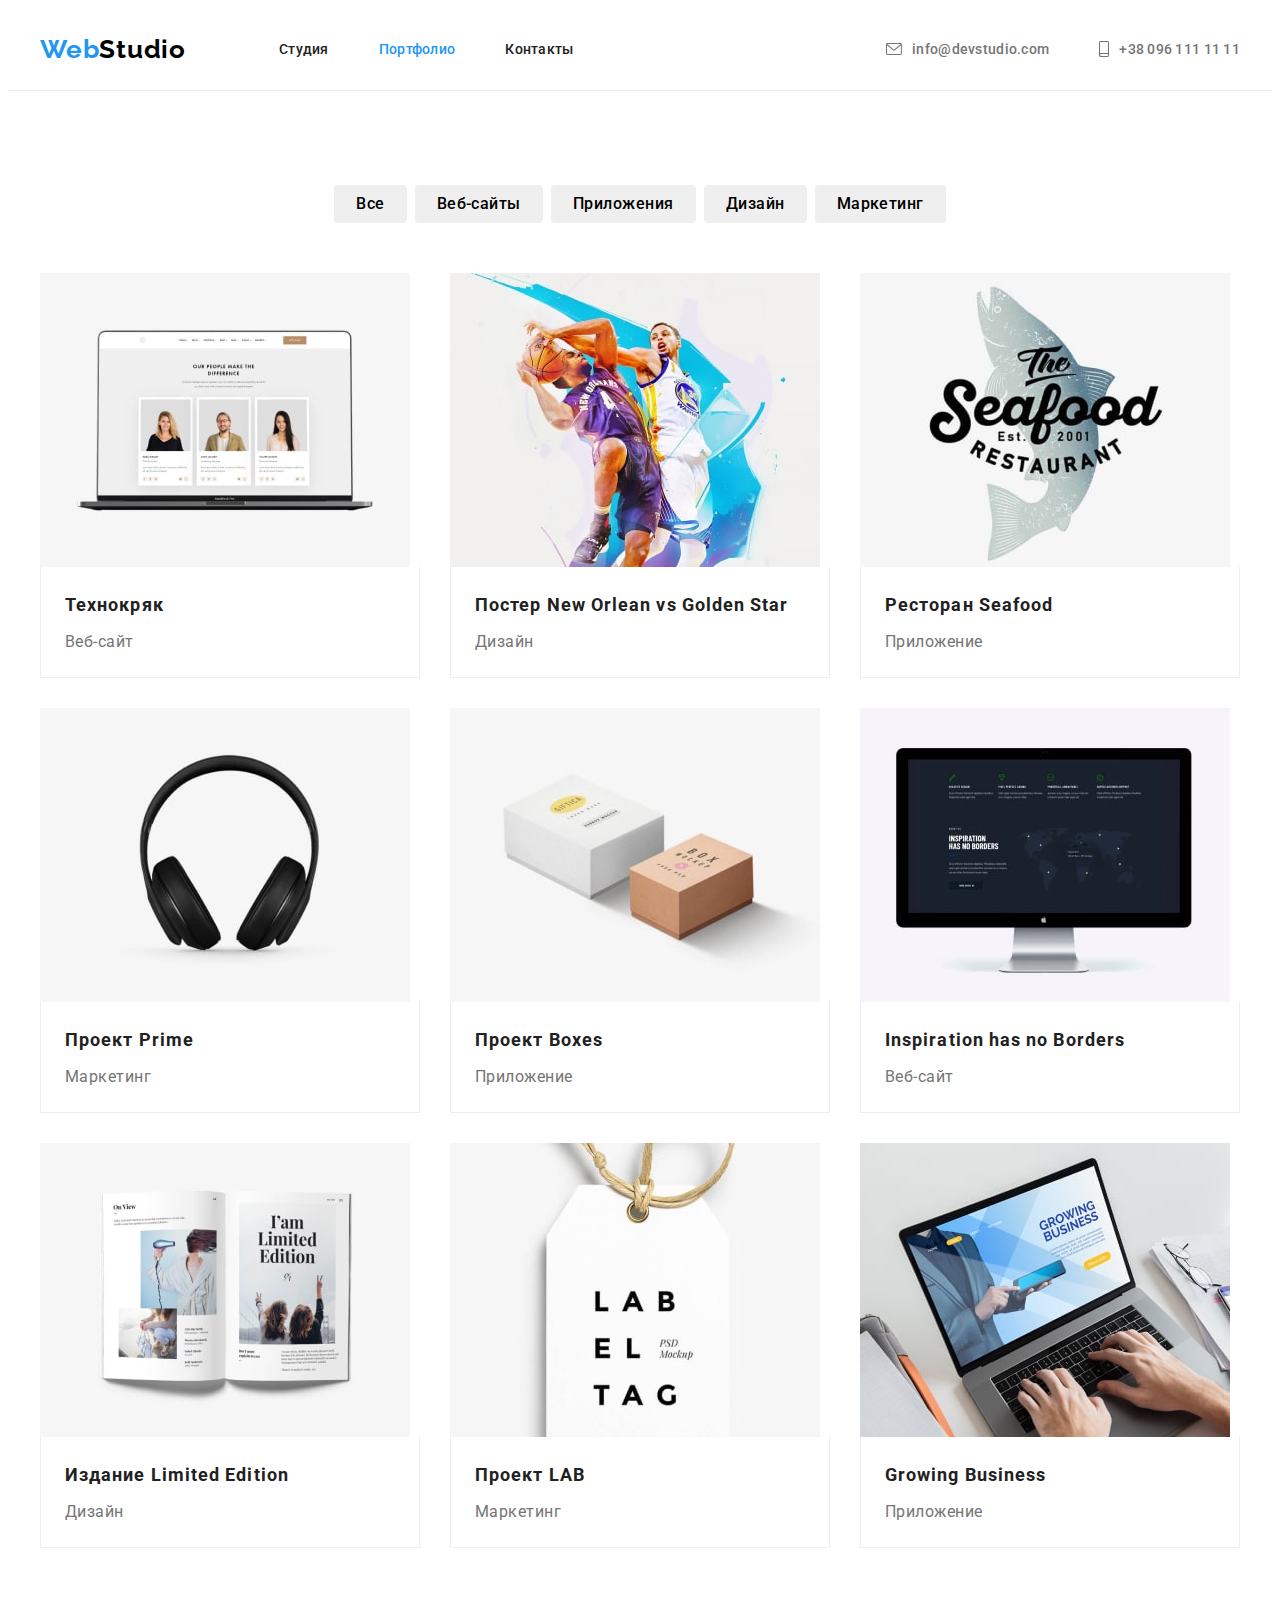
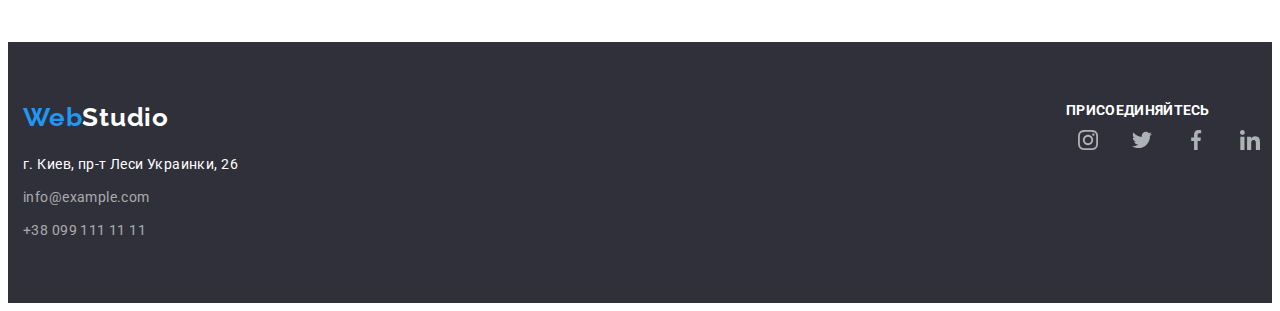
==== portfolio.html @ 5c581d0a "перенос дз4" ====
<!DOCTYPE html>
<html lang="ru">

<head>
    <meta charset="UTF-8">
    <meta http-equiv="X-UA-Compatible" content="IE=edge">
    <meta name="viewport" content="width=device-width, initial-scale=1.0">
    <title>Document</title>
    <link rel="preconnect" href="https://fonts.googleapis.com">
    <link rel="preconnect" href="https://fonts.gstatic.com" crossorigin>
    <link
        href="https://fonts.googleapis.com/css2?family=Raleway:wght@700&family=Roboto:wght@400;500;700;900&display=swap"
        rel="stylesheet">
    <link rel="stylesheet" href="https://cdnjs.cloudflare.com/ajax/libs/modern-normalize/1.1.0/modern-normalize.min.css"
        integrity="sha512-wpPYUAdjBVSE4KJnH1VR1HeZfpl1ub8YT/NKx4PuQ5NmX2tKuGu6U/JRp5y+Y8XG2tV+wKQpNHVUX03MfMFn9Q=="
        crossorigin="anonymous" referrerpolicy="no-referrer" />
    <link rel="stylesheet" href="./css/style.css">
</head>

<body>
    <header class="header">
        <div class="container header-container">
            <nav class="header-nav">
                <a href="./index.html" class="header-logo link"><span class="logo-web">Web</span>Studio</a>
                <ul class="nav-list list">
                    <li class="nav-item"><a class="nav-link link" href="">Студия</a></li>
                    <li class="nav-item"><a class="nav-link link current" href="./portfolio.html">Портфолио</a></li>
                    <li class="nav-item"><a class="nav-link link" href="">Контакты</a></li>
                </ul>
            </nav>
            <ul class="header-contact list">
                <li class="header-contact-item"><a class="header-contact-link link"
                        href="mailto:info@devstudio.com"><svg class="contact-icon" width="16" height="12">
                            <use href="./img-jpeg/icon/sprite.svg#icon-envelope"></use>
                        </svg>info@devstudio.com</a>
                </li>
                <li class="header-contact-item"><a class="header-contact-link link" href="tel:+380961111111">
                        <svg class="contact-icon" width="10" height="16">
                            <use href="./img-jpeg/icon/sprite.svg#icon-smartphone"></use>
                        </svg>+38 096 111 11 11</a></li>
            </ul>
        </div>
    </header>
    <section class="section">
        <div class="container">
            <h1 class="visually-hidden">Заголовок</h1>
            <ul class="filter-list">
                <li class="filter-item">
                    <button class="filter-btn" type="button">Все</button>
                </li>
                <li class="filter-item">
                    <button class="filter-btn" type="button">Веб-сайты</button>
                </li>
                <li class="filter-item">
                    <button class="filter-btn" type="button">Приложения</button>
                </li>
                <li class="filter-item">
                    <button class="filter-btn" type="button">Дизайн</button>
                </li>
                <li class="filter-item">
                    <button class="filter-btn" type="button">Маркетинг</button>
                </li>
            </ul>
            <ul class="filter-about list">
                <li class="filter-about-item">
                    <a class="about-link link" href=""><img class="filter-img" src="./img-jpeg/portfolio/img.jpg"
                            alt="Вэб-сайт">
                        <div class="filter-container">
                            <h2 class="filter-about-title">
                                Технокряк
                            </h2>
                            <p class="filter-about-text">
                                Веб-сайт
                            </p>
                        </div>
                    </a>
                </li>
                <li class="filter-about-item">
                    <a class="about-link link" href=""><img class="filter-img" src="./img-jpeg/portfolio/img1.jpg"
                            alt="Баскет">
                        <div class="filter-container">
                            <h2 class="filter-about-title">
                                Постер New Orlean vs Golden Star
                            </h2>
                            <p class="filter-about-text">
                                Дизайн
                            </p>
                        </div>
                    </a>

                </li>
                <li class="filter-about-item">
                    <a class="about-link link" href=""><img class="filter-img" src="./img-jpeg/portfolio/img2.jpg"
                            alt="Ресторан">
                        <div class="filter-container">
                            <h2 class="filter-about-title">
                                Ресторан Seafood
                            </h2>
                            <p class="filter-about-text">
                                Приложение
                            </p>
                        </div>
                    </a>

                </li>
                <li class="filter-about-item">
                    <a class="about-link link" href=""><img class="filter-img" src="./img-jpeg/portfolio/img3.jpg"
                            alt="Наушники">
                        <div class="filter-container">
                            <h2 class="filter-about-title">
                                Проект Prime
                            </h2>
                            <p class="filter-about-text">
                                Маркетинг
                            </p>
                        </div>
                    </a>

                </li>
                <li class="filter-about-item">
                    <a class="about-link link" href=""><img class="filter-img" src="./img-jpeg/portfolio/img4.jpg"
                            alt="Коробки">
                        <div class="filter-container">
                            <h2 class="filter-about-title">
                                Проект Boxes
                            </h2>
                            <p class="filter-about-text">
                                Приложение
                            </p>
                        </div>
                    </a>

                </li>
                <li class="filter-about-item">
                    <a class="about-link link" href=""><img class="filter-img" src="./img-jpeg/portfolio/img5.jpg"
                            alt="Компьютер">
                        <div class="filter-container">
                            <h2 class="filter-about-title">
                                Inspiration has no Borders
                            </h2>
                            <p class="filter-about-text">
                                Веб-сайт
                            </p>
                        </div>
                    </a>

                </li>
                <li class="filter-about-item">
                    <a class="about-link link" href=""><img class="filter-img" src="./img-jpeg/portfolio/img6.jpg"
                            alt="Книга">
                        <div class="filter-container">
                            <h2 class="filter-about-title">
                                Издание Limited Edition
                            </h2>
                            <p class="filter-about-text">
                                Дизайн
                            </p>
                        </div>
                    </a>

                </li>
                <li class="filter-about-item">
                    <a class="about-link link" href=""><img class="filter-img" src="./img-jpeg/portfolio/img7.jpg"
                            alt="Лейбл">
                        <div class="filter-container">
                            <h2 class="filter-about-title">
                                Проект LAB
                            </h2>
                            <p class="filter-about-text">
                                Маркетинг
                            </p>
                        </div>
                    </a>

                </li>
                <li class="filter-about-item">
                    <a class="about-link link" href=""><img class="filter-img" src="./img-jpeg/portfolio/img8.jpg"
                            alt="Ноутбук">
                        <div class="filter-container">
                            <h2 class="filter-about-title">
                                Growing Business
                            </h2>
                            <p class="filter-about-text">
                                Приложение
                            </p>
                        </div>
                    </a>

                </li>
            </ul>
        </div>
    </section>
</body>
<footer class="footer">
    <div class="container-footer container">
        <a href="./index.html" class="footer-logo link"><span class="logo-web">Web</span>Studio</a>
        <address>
            <ul class="footer-list list">
                <li class="footer-item">
                    <a class="footer-item-addres link" href="google.maps">г. Киев, пр-т Леси Украинки, 26</a>
                </li>
                <li class="footer-item">
                    <a class="footer-item-link link" href="mailto:info@example.com">info@example.com</a>
                </li>
                <li class="footer-item">
                    <a class="footer-item-link link" href="tel:+380991111111">+38 099 111 11 11</a>
                </li>
            </ul>
        </address>
    </div>
    <div>
        <p class="footer-text">присоединяйтесь</p>
        <ul class="team-social social-list">
            <li class="social-item list">
                <a href="" class="social-link link">
                    <svg class="social-icon">
                        <use href="./img-jpeg/icon/sprite.svg#icon-instagram "></use>
                    </svg>
                </a>
            </li>
            <li class="social-item list">
                <a href="" class="social-link link">
                    <svg class="social-icon">
                        <use href="./img-jpeg/icon/sprite.svg#icon-twitter "></use>
                    </svg>
                </a>
            </li>
            <li class="social-item list">
                <a href="" class="social-link link">
                    <svg class="social-icon">
                        <use href="./img-jpeg/icon/sprite.svg#icon-facebook "></use>
                    </svg>
                </a>
            </li>
            <li class="social-item list">
                <a href="" class="social-link link">
                    <svg class="social-icon">
                        <use href="./img-jpeg/icon/sprite.svg#icon-linkedin "></use>
                    </svg>
                </a>
            </li>
        </ul>
    </div>
</footer>
</body>

</html>
---- css/style.css ----
:root {
  --primary-title-color: #ffffff;
  --secondary-title-color: #212121;
  --third-title-color: #212121;
  --primary-text-color: #212121;
  --secondary-text-color: #757575;
  --header-nav-item-color: #212121;
  --header-contact-link-color: #757575;
  --accent-color: #2196f3;
}
/* calc(85 / 74) встроенный калькулятор */
p,
h1,
h2,
h3,
h4,
h5,
h6 {
  margin: 0;
}
ul {
  list-style: none;
  margin: 0;
  padding-left: 0;
}
img {
  display: block;
  max-width: 100%;
  height: auto;
}
.link {
  text-decoration: none;
}
body {
  font-family: "Roboto", sans-serif;
  letter-spacing: 0.02em;
}
.visually-hidden {
  position: absolute;
  width: 1px;
  height: 1px;
  margin: -1px;
  padding: 0;
  overflow: hidden;
  border: 0;
  clip: rect(0 0 0 0);
}
.container {
  width: 1200px;
  margin: 0 auto;
  padding-left: 15px;
  padding-right: 15px;
}
/* -------header------ */
.header {
  border-bottom: 1px solid #ececec;
}
.header-container {
  display: flex;
}
.header-nav {
  display: flex;
  align-items: center;
}
.nav-list {
  display: flex;
  align-items: center;
}
.nav-link {
  display: block;
  padding: 32px 0;
}
.header-contact {
  display: flex;
  margin-left: auto;
  align-items: center;
}
.contact-icon {
  fill: currentColor;
  margin-right: 10px;
}
.header-contact-item {
  display: inline-block;
}
.header-contact-item:not(:last-child) {
  margin-right: 50px;
}
.header .header-logo {
  margin-right: 93px;
}
.nav-item:not(:last-child) {
  margin-right: 50px;
}
.header-logo,
.footer-logo {
  font-family: Raleway;
  font-weight: 700;
  font-size: 26px;
  line-height: calc(31 / 26);
  letter-spacing: 0.03em;
}
.header-logo {
  color: #000000;
}
.footer-logo {
  color: #ffffff;
}
.logo-web {
  color: #2196f3;
}
.nav-item {
  font-weight: 500;
  font-size: 14px;
  line-height: 1.3;
  letter-spacing: 0.02em;
  color: var(--header-nav-item-color);
}
.nav-link {
  color: var(--header-nav-item-color);
}
.nav-link:hover {
  cursor: pointer;
  color: var(--accent-color);
}
.current {
  color: #2196f3;
}
.header-contact-link {
  display: flex;
  padding-top: 32px;
  padding-bottom: 32px;
  font-weight: 500;
  font-size: 14px;
  line-height: 1.3;
  letter-spacing: 0.02em;
  color: var(--header-contact-link-color);
  align-items: center;
}
.header-contact-link:hover,
.header-contact-link:focus {
  color: var(--accent-color);
}
/*--------- hero------ */
.btn {
  width: 200px;
  height: 50px;
  cursor: pointer;
  font-weight: 700;
  font-size: 16px;
  line-height: 1.88;
  color: #ffffff;
  background-color: #2196f3;
  border: transparent;
  border-radius: 4px;
  -webkit-border-radius: 4px;
  -moz-border-radius: 4px;
  -ms-border-radius: 4px;
  -o-border-radius: 4px;
}
.hero {
  flex-grow: 1;
  background-image: linear-gradient(
      rgba(47, 48, 58, 0.4),
      rgba(47, 48, 58, 0.4)
    ),
    url(../img-jpeg/background/family.jpg);
  background-repeat: no-repeat;
  background-position: center;
  background-size: cover;
}
.hero-title {
  max-width: 696px;
  margin: 0 auto;
}
.hero-container {
  display: flex;
  flex-direction: column;
  align-items: center;
}
.section {
  padding-top: 94px;
  padding-bottom: 94px;
}
.hero-list {
  display: flex;
}
.hero-item:not(:last-child) {
  margin-right: 30px;
}
.hero-title {
  font-weight: 900;
  font-size: 44px;
  line-height: 1.36;
  text-align: center;
  letter-spacing: 0.06em;
  text-transform: uppercase;
  color: var(--primary-title-color);
  margin-bottom: 30px;
}
.hero {
  background-color: #2f303a;
  padding-top: 200px;
  padding-bottom: 200px;
}
.hero-item-title {
  font-weight: 700;
  font-size: 14px;
  line-height: calc(16 / 14);
  letter-spacing: 0.03em;
  color: var(--third-title-color);
  margin-bottom: 10px;
}
.hero-item-text {
  font-weight: 400;
  font-size: 14px;
  line-height: 1.71;
  letter-spacing: 0.03em;
  color: var(--secondary-text-color);
}
.hero-div-svg {
  width: 270px;
  height: 120px;
  left: 215px;
  top: 774px;
  background: #f5f4fa;
  border-radius: 4px;
  display: flex;
  justify-content: center;
  align-items: center;
  margin-bottom: 30px;
}
/*--------- skills------ */
.skills {
  padding-top: 0;
}
.skills-list {
  display: flex;
}
.skills-title {
  margin-bottom: 50px;
}
.skills-item {
  flex-basis: calc((100% - 60px) / 3);
}
.skills-item:not(:last-child) {
  margin-right: 30px;
}
.skills-title,
.team-title {
  font-weight: 700;
  font-size: 36px;
  line-height: calc(42 / 36);
  text-align: center;
  letter-spacing: 0.03em;
  color: var(--secondary-title-color);
}
/*--------- team------ */
.team {
  background-color: #f5f4fa;
}
.team-title {
  margin-bottom: 50px;
}
.team-list {
  display: flex;
}
.team-item{
  box-shadow: 0px 1px 3px rgba(0, 0, 0, 0.12), 0px 1px 1px rgba(0, 0, 0, 0.14), 0px 2px 1px rgba(0, 0, 0, 0.2);
border-radius: 0px 0px 4px 4px;
}
.team-item:not(:last-child) {
  margin-right: 30px;
}
.team-div {
  padding-top: 30px;
  padding-bottom: 30px;
  background-color: #ffffff;
border-radius: 0px 0px 4px 4px;
}
.team-item-title {
  font-weight: 500;
  font-size: 16px;
  line-height: calc(19 / 16);
  text-align: center;
  letter-spacing: 0.03em;
  color: var(--third-title-color);
  margin-bottom: 10px;
}
.team-item-text {
  font-weight: 400;
  font-size: 16px;
  line-height: calc(19 / 16);
  text-align: center;
  letter-spacing: 0.03em;
  color: var(--secondary-text-color);
  margin-bottom: 16px;
}
.social-item {
  width: 44px;
  height: 44px;
}
.social-link {
  width: 100%;
  height: 100%;
  display: block;
  border-radius: 50%;
  display: flex;
  align-items: center;
  justify-content: center;
}
.social-link:hover,
.social-link:focus {
  background-color: #2196f3;
}
.social-link:hover .social-icon,
.social-link:focus .social-icon {
  fill: #ffffff;
}
.social-item:not(:last-child) {
  margin-right: 10px;
}
.social-list {
  display: flex;
  justify-content: center;
}
.social-icon {
  width: 20px;
  height: 20px;
  fill: #afb1b8;
}
/* -------- clients------ */
.clients-title {
  padding-bottom: 50px;
  font-weight: 700;
  font-size: 36px;
  line-height: calc(42 / 36);
  justify-content: center;
  text-align: center;
  letter-spacing: 0.03em;
}
.clients-list {
  display: flex;
  justify-content: center;
  align-items: center;
}
.clients-link {
  display: flex;
  justify-content: center;
  align-items: center;
  width: 170px;
  height: 92px;
  border: 1px solid #afb1b8;
  box-sizing: border-box;
  border-radius: 4px;
}
.clients-item {
  display: flex;
  justify-content: center;
  align-items: center;
}
.clients-item:not(:last-child) {
  margin-right: 30px;
}
.clients-svg {
  fill: #afb1b8;
  align-content: center;
  justify-content: center;
}
.clients-link:hover .clients-svg,
.clients-link:focus .clients-svg{
  fill: #2196f3;
}
.clients-link:hover ,
.clients-link:focus {
  border-color: #2196f3;
}
/* -------- footer------ */
.footer {
  display: flex;
  background-color: #2f303a;
  padding-top: 60px;
  padding-bottom: 60px;
}
.footer-logo {
  display: inline-block;
  margin-bottom: 20px;
}
.footer-item:not(:last-child) {
  margin-bottom: 9px;
}
.footer-item-addres,
.footer-item-link {
  font-style: normal;
  font-weight: 400;
  font-size: 14px;
  line-height: 1.71;
  letter-spacing: 0.03em;
  color: #ffffff;
}
.footer-item-link {
  color: rgba(255, 255, 255, 0.6);
}
.footer-text {
  font-weight: bold;
font-size: 14px;
line-height: calc(16 / 14)
letter-spacing: 0.03em;
text-transform: uppercase;
color: #ffffff;
}
.footer-list{
  margin-right: 70px;
}
/*--------- portfolio------ */
/*--------- filter------ */
.filter-container {
  padding: 20px 24px;
  border-right: 1px solid #eeeeee;
  border-bottom: 1px solid #eeeeee;
  border-left: 1px solid #eeeeee;
}
.filter-list {
  display: flex;
  justify-content: center;
  margin-bottom: 50px;
}
.filter-item:not(:last-child) {
  margin-right: 8px;
}
.filter-about {
  display: flex;
  flex-wrap: wrap;
  margin: -15px;
}
.filter-about-item {
  flex-basis: calc((100% - 90px) / 3);
  margin: 15px;
}
.filter-about-title {
  margin-bottom: 4px;
}
.filter-btn {
  padding: 6px 22px;
  cursor: pointer;
  border: transparent;
  border-radius: 4px;
  font-family: inherit;
  border: none;
  font-weight: 500;
  font-size: 16px;
  line-height: 1.62;
  text-align: center;
  letter-spacing: 0.03em;
  border-radius: 4px;
}
.filter-btn:hover,
.filter-btn:focus {
  color: #212121;
  background-color: #f5f4fa;
  box-shadow: 0px 3px 1px rgba(0, 0, 0, 0.1), 0px 1px 2px rgba(0, 0, 0, 0.08), 0px 2px 2px rgba(0, 0, 0, 0.12);
}
.filter-btn:hover,
.filter-btn:focus {
  cursor: pointer;
  color: #ffffff;
  background-color: #2196f3;
}
.filter-about-title {
  font-weight: 700;
  font-size: 18px;
  line-height: 2;
  letter-spacing: 0.06em;
  color: var(--third-title-color);
}
.filter-about-text {
  font-size: 16px;
  line-height: 1.87;
  letter-spacing: 0.03em;
  color: var(--secondary-text-color);
}
.about-link{
  display: block;
}
.about-link:focus,
.about-link:hover{box-shadow: 0px 1px 1px rgb(0 0 0 / 12%), 0px 4px 4px rgb(0 0 0 / 6%), 1px 4px 6px rgb(0 0 0 / 16%);}
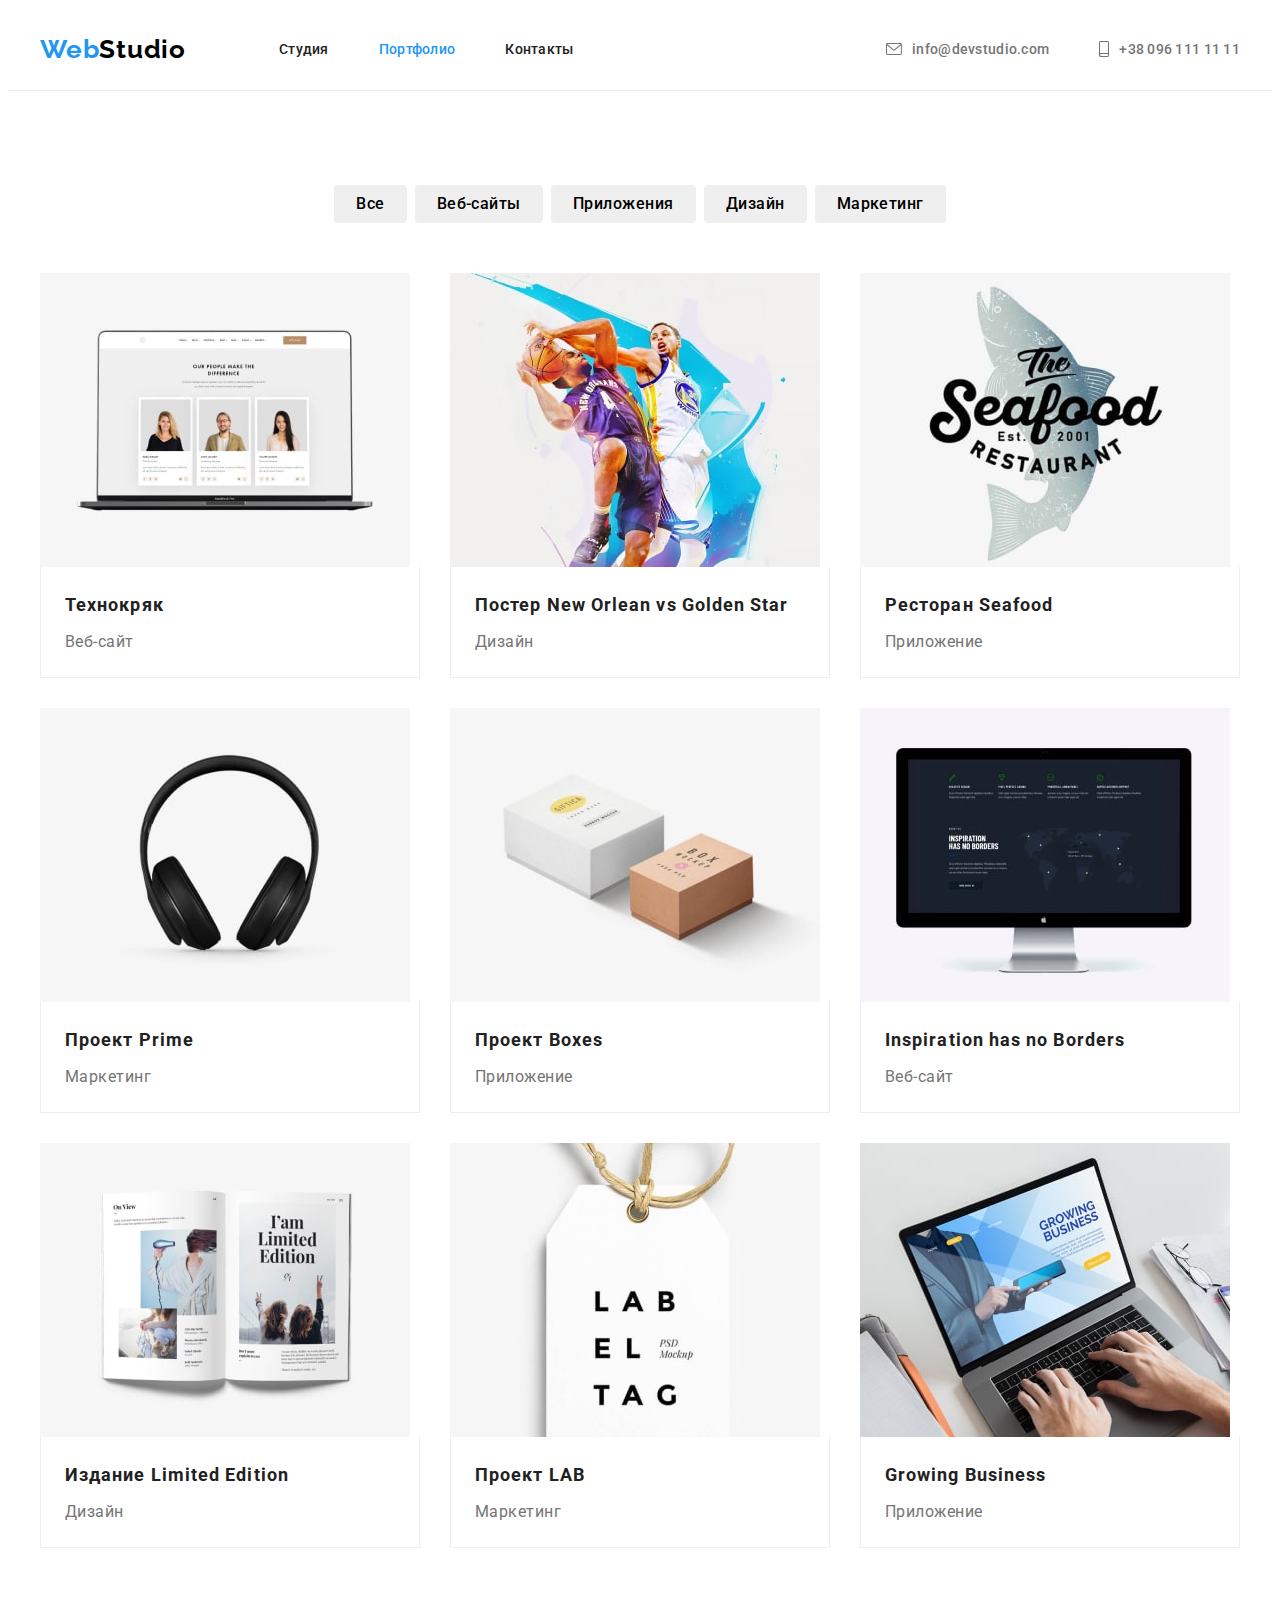
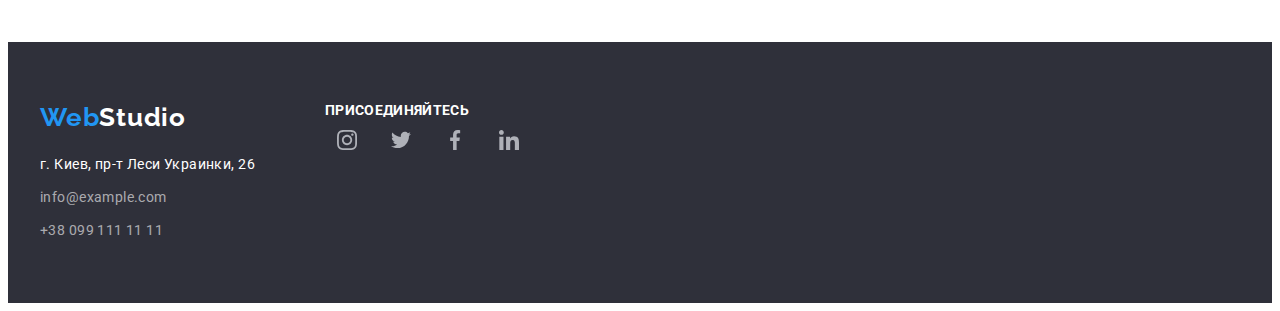
==== commit bcba2d24: "правки с дз4" ====
--- a/portfolio.html
+++ b/portfolio.html
@@ -23,7 +23,7 @@
             <nav class="header-nav">
                 <a href="./index.html" class="header-logo link"><span class="logo-web">Web</span>Studio</a>
                 <ul class="nav-list list">
-                    <li class="nav-item"><a class="nav-link link" href="">Студия</a></li>
+                    <li class="nav-item"><a class="nav-link link" href="./index.html">Студия</a></li>
                     <li class="nav-item"><a class="nav-link link current" href="./portfolio.html">Портфолио</a></li>
                     <li class="nav-item"><a class="nav-link link" href="">Контакты</a></li>
                 </ul>
@@ -192,7 +192,8 @@
     </section>
 </body>
 <footer class="footer">
-    <div class="container-footer container">
+    <div class="footer-container container">
+        <div>
         <a href="./index.html" class="footer-logo link"><span class="logo-web">Web</span>Studio</a>
         <address>
             <ul class="footer-list list">
@@ -241,6 +242,7 @@
             </li>
         </ul>
     </div>
+    </div>
 </footer>
 </body>
 
--- a/css/style.css
+++ b/css/style.css
@@ -118,7 +118,8 @@
 .nav-link {
   color: var(--header-nav-item-color);
 }
-.nav-link:hover {
+.nav-link:hover,
+.nav-link:focus {
   cursor: pointer;
   color: var(--accent-color);
 }
@@ -158,7 +159,9 @@
   -o-border-radius: 4px;
 }
 .hero {
-  flex-grow: 1;
+  background-color: #2f303a;
+  padding-top: 200px;
+  padding-bottom: 200px;
   background-image: linear-gradient(
       rgba(47, 48, 58, 0.4),
       rgba(47, 48, 58, 0.4)
@@ -197,11 +200,6 @@
   color: var(--primary-title-color);
   margin-bottom: 30px;
 }
-.hero {
-  background-color: #2f303a;
-  padding-top: 200px;
-  padding-bottom: 200px;
-}
 .hero-item-title {
   font-weight: 700;
   font-size: 14px;
@@ -330,7 +328,7 @@
 }
 /* -------- clients------ */
 .clients-title {
-  padding-bottom: 50px;
+  margin-bottom: 50px;
   font-weight: 700;
   font-size: 36px;
   line-height: calc(42 / 36);
@@ -353,11 +351,6 @@
   box-sizing: border-box;
   border-radius: 4px;
 }
-.clients-item {
-  display: flex;
-  justify-content: center;
-  align-items: center;
-}
 .clients-item:not(:last-child) {
   margin-right: 30px;
 }
@@ -375,8 +368,10 @@
   border-color: #2196f3;
 }
 /* -------- footer------ */
+.footer-container{
+  display: flex;
+}
 .footer {
-  display: flex;
   background-color: #2f303a;
   padding-top: 60px;
   padding-bottom: 60px;
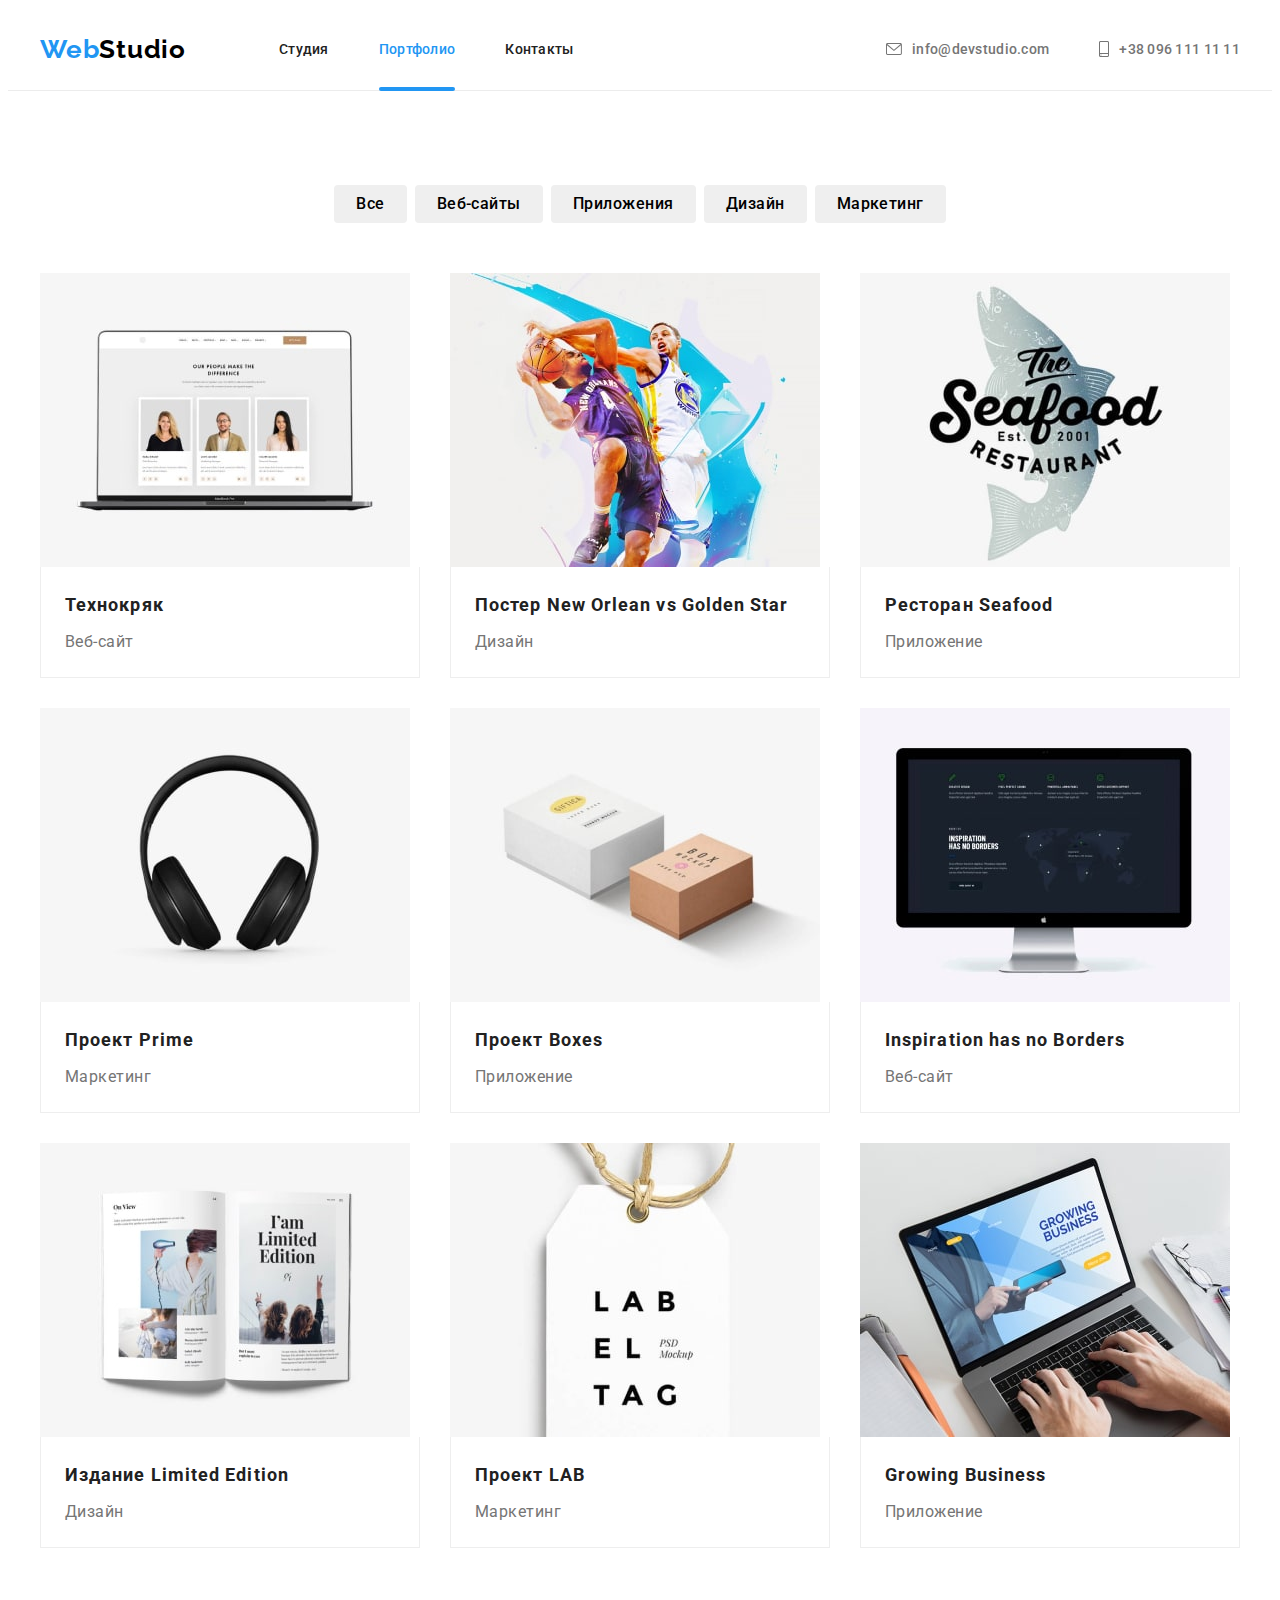
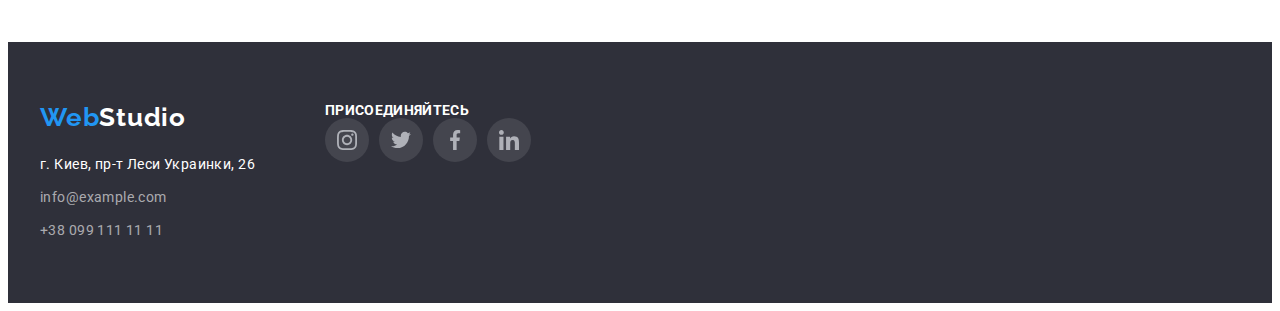
==== commit 10543f7c: "промежуточный" ====
--- a/portfolio.html
+++ b/portfolio.html
@@ -63,8 +63,14 @@
             </ul>
             <ul class="filter-about list">
                 <li class="filter-about-item">
-                    <a class="about-link link" href=""><img class="filter-img" src="./img-jpeg/portfolio/img.jpg"
+                
+                        <a class="about-link link" href="">
+                            <div class="filter-top-wrapper">
+                            <img class="filter-img" src="./img-jpeg/portfolio/img.jpg"
                             alt="Вэб-сайт">
+                            <p class="filter-top-text">Технокряк это современная площадка распространения коронавируса. Компании используют эту платформу для цифрового
+                            шпионажа и атак на защищённые сервера конкурентов.</p>
+                    </div>
                         <div class="filter-container">
                             <h2 class="filter-about-title">
                                 Технокряк
@@ -213,28 +219,28 @@
         <p class="footer-text">присоединяйтесь</p>
         <ul class="team-social social-list">
             <li class="social-item list">
-                <a href="" class="social-link link">
+                <a href="" class="social-link footer-icon link">
                     <svg class="social-icon">
                         <use href="./img-jpeg/icon/sprite.svg#icon-instagram "></use>
                     </svg>
                 </a>
             </li>
             <li class="social-item list">
-                <a href="" class="social-link link">
+                <a href="" class="social-link footer-icon link">
                     <svg class="social-icon">
                         <use href="./img-jpeg/icon/sprite.svg#icon-twitter "></use>
                     </svg>
                 </a>
             </li>
             <li class="social-item list">
-                <a href="" class="social-link link">
+                <a href="" class="social-link footer-icon link">
                     <svg class="social-icon">
                         <use href="./img-jpeg/icon/sprite.svg#icon-facebook "></use>
                     </svg>
                 </a>
             </li>
             <li class="social-item list">
-                <a href="" class="social-link link">
+                <a href="" class="social-link footer-icon link">
                     <svg class="social-icon">
                         <use href="./img-jpeg/icon/sprite.svg#icon-linkedin "></use>
                     </svg>
--- a/css/style.css
+++ b/css/style.css
@@ -66,10 +66,6 @@
   display: flex;
   align-items: center;
 }
-.nav-link {
-  display: block;
-  padding: 32px 0;
-}
 .header-contact {
   display: flex;
   margin-left: auto;
@@ -116,7 +112,11 @@
   color: var(--header-nav-item-color);
 }
 .nav-link {
+  display: block;
+  padding: 32px 0;
   color: var(--header-nav-item-color);
+  position: relative;
+  transition: color 250ms ease-in-out;
 }
 .nav-link:hover,
 .nav-link:focus {
@@ -125,6 +125,16 @@
 }
 .current {
   color: #2196f3;
+}
+.current::after{
+  content: "";
+  position: absolute;
+  width: 100%;
+  height: 4px;
+  border-radius: 2px;
+background-color: var(--accent-color);
+display: block;
+bottom: -1px;
 }
 .header-contact-link {
   display: flex;
@@ -136,6 +146,7 @@
   letter-spacing: 0.02em;
   color: var(--header-contact-link-color);
   align-items: center;
+  transition: color 250ms ease-in-out;
 }
 .header-contact-link:hover,
 .header-contact-link:focus {
@@ -305,7 +316,7 @@
   display: flex;
   align-items: center;
   justify-content: center;
-}
+  transition: background-color 250ms ease-in-out;}
 .social-link:hover,
 .social-link:focus {
   background-color: #2196f3;
@@ -358,6 +369,7 @@
   fill: #afb1b8;
   align-content: center;
   justify-content: center;
+  transition: fill 250ms ease-in-out;
 }
 .clients-link:hover .clients-svg,
 .clients-link:focus .clients-svg{
@@ -406,8 +418,31 @@
 .footer-list{
   margin-right: 70px;
 }
+.footer-icon{
+  background-color:rgba(255, 255, 255, 0.1);
+}
 /*--------- portfolio------ */
 /*--------- filter------ */
+.filter-top-wrapper{
+  position: relative;
+  overflow: hidden;
+}
+.filter-top-text{
+  background-color: rgba(33, 150, 243, 0.9);
+  font-size: 18px;
+  line-height: 1.56;
+  color: #ffffff;
+  position: absolute;
+  top: 0;
+  left: 0;
+  height: 100%;
+  padding: 63px 24px;
+  transform: translateY(100%);
+  transition: transform 250ms linear;
+}
+.filter-about-item:hover .filter-top-text{
+  transform: translateY(0%);
+  }
 .filter-container {
   padding: 20px 24px;
   border-right: 1px solid #eeeeee;
@@ -477,6 +512,49 @@
   display: block;
 }
 .about-link:focus,
-.about-link:hover{box-shadow: 0px 1px 1px rgb(0 0 0 / 12%), 0px 4px 4px rgb(0 0 0 / 6%), 1px 4px 6px rgb(0 0 0 / 16%);}
+.about-link:hover{
+  box-shadow: 0px 1px 1px rgb(0 0 0 / 12%), 
+  0px 4px 4px rgb(0 0 0 / 6%), 
+  1px 4px 6px rgb(0 0 0 / 16%);
+}
+.backdrop{
+  display: flex;
+  align-items: center;
+  justify-content: center;
+  position: fixed;
+  width: 100vw;
+  height: 100vh;
+  background-color:rgba(142, 0, 0, 0.2);
+  top:0;
+  transition: opacity 250ms ease-in-out, 
+  visibility 250ms ease-in-out;
+}
+.backdrop.is-hidden{
+  opacity: 0;
+  visibility: hidden;
+  pointer-events: none;
+}
+.backdrop.is-hidden .modal{
+  transform: scale(2);
+}
+.modal{
+  position: relative;
+  width: 528px;
+  min-height: 581px;
+  background-color: rgba(255, 255, 255, 1);
+  border-radius: 10px;
+  transform: scale(1);
+  transition: transform 250ms ease;
+ 
+}
+.close-btn{
+  position: absolute;
+  right: 10px;
+  top: 10px;
+  background-color: transparent;
+  border-radius: 50%;
+  width: 30px;
+  height: 30px;
+  border: 1px solid #999999;
+}
 
-
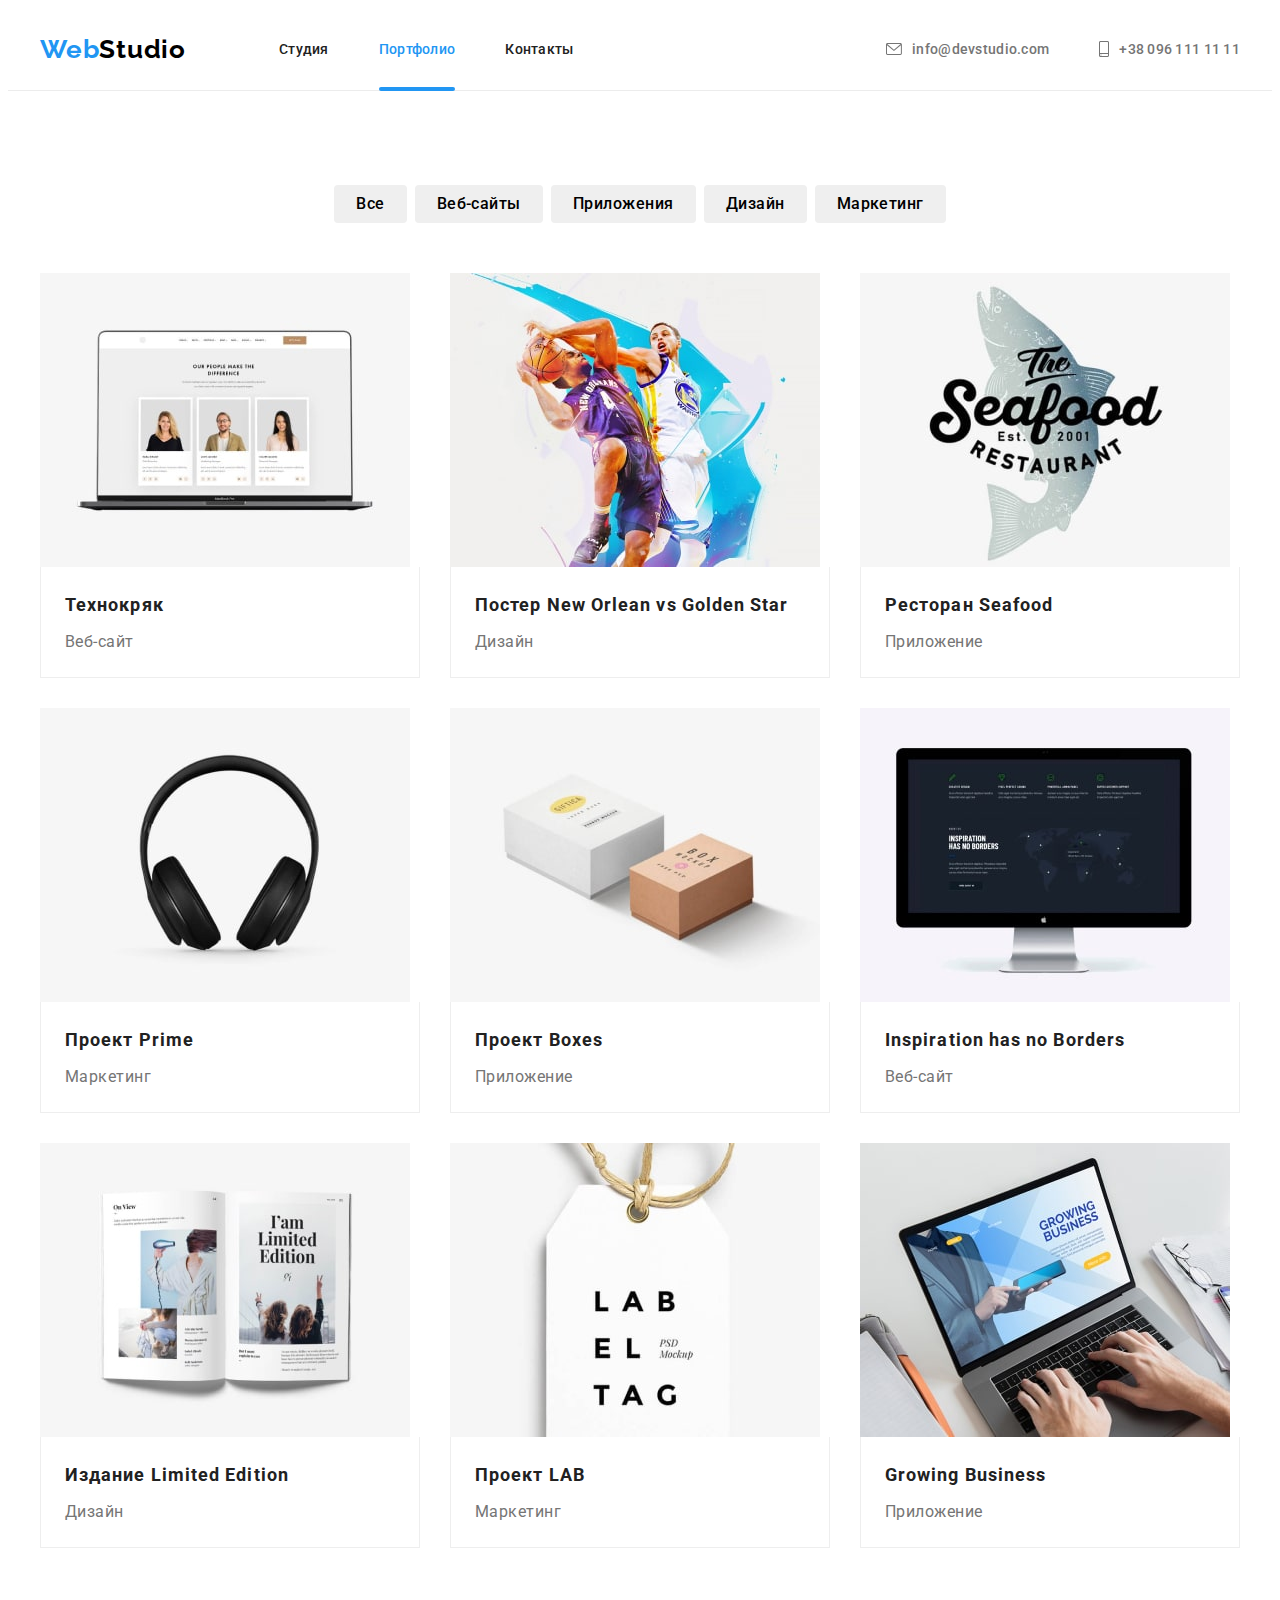
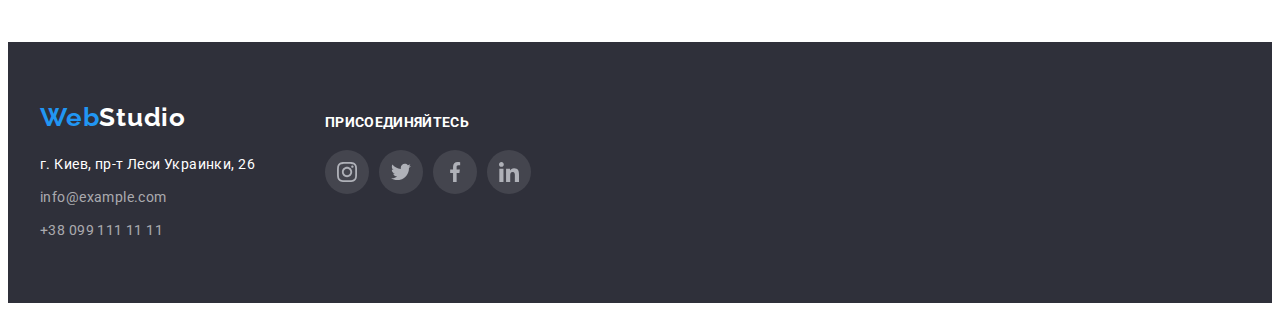
==== commit adcc45db: "финиш" ====
--- a/portfolio.html
+++ b/portfolio.html
@@ -63,14 +63,13 @@
             </ul>
             <ul class="filter-about list">
                 <li class="filter-about-item">
-                
-                        <a class="about-link link" href="">
-                            <div class="filter-top-wrapper">
-                            <img class="filter-img" src="./img-jpeg/portfolio/img.jpg"
-                            alt="Вэб-сайт">
-                            <p class="filter-top-text">Технокряк это современная площадка распространения коронавируса. Компании используют эту платформу для цифрового
-                            шпионажа и атак на защищённые сервера конкурентов.</p>
-                    </div>
+                    <a class="about-link link" href="">
+                        <div class="filter-top-wrapper">
+                            <img class="filter-img" src="./img-jpeg/portfolio/img.jpg" alt="Вэб-сайт">
+                            <p class="filter-top-text">Технокряк это современная площадка распространения коронавируса.
+                                Компании используют эту платформу для цифрового
+                                шпионажа и атак на защищённые сервера конкурентов.</p>
+                        </div>
                         <div class="filter-container">
                             <h2 class="filter-about-title">
                                 Технокряк
@@ -82,8 +81,13 @@
                     </a>
                 </li>
                 <li class="filter-about-item">
-                    <a class="about-link link" href=""><img class="filter-img" src="./img-jpeg/portfolio/img1.jpg"
+                    <a class="about-link link" href="">
+                        <div class="filter-top-wrapper">
+                        <img class="filter-img" src="./img-jpeg/portfolio/img1.jpg"
                             alt="Баскет">
+                            <p class="filter-top-text">Технокряк это современная площадка распространения коронавируса.
+                                Компании используют эту платформу для цифрового
+                                шпионажа и атак на защищённые сервера конкурентов.</p></div>
                         <div class="filter-container">
                             <h2 class="filter-about-title">
                                 Постер New Orlean vs Golden Star
@@ -96,8 +100,13 @@
 
                 </li>
                 <li class="filter-about-item">
-                    <a class="about-link link" href=""><img class="filter-img" src="./img-jpeg/portfolio/img2.jpg"
+                    <a class="about-link link" href="">
+                        <div class="filter-top-wrapper">
+                        <img class="filter-img" src="./img-jpeg/portfolio/img2.jpg"
                             alt="Ресторан">
+                            <p class="filter-top-text">Технокряк это современная площадка распространения коронавируса.
+                                Компании используют эту платформу для цифрового
+                                шпионажа и атак на защищённые сервера конкурентов.</p></div>
                         <div class="filter-container">
                             <h2 class="filter-about-title">
                                 Ресторан Seafood
@@ -107,11 +116,15 @@
                             </p>
                         </div>
                     </a>
-
-                </li>
-                <li class="filter-about-item">
-                    <a class="about-link link" href=""><img class="filter-img" src="./img-jpeg/portfolio/img3.jpg"
+                </li>
+                <li class="filter-about-item">
+                    <a class="about-link link" href="">
+                        <div class="filter-top-wrapper">
+                        <img class="filter-img" src="./img-jpeg/portfolio/img3.jpg"
                             alt="Наушники">
+                            <p class="filter-top-text">Технокряк это современная площадка распространения коронавируса.
+                                Компании используют эту платформу для цифрового
+                                шпионажа и атак на защищённые сервера конкурентов.</p></div>
                         <div class="filter-container">
                             <h2 class="filter-about-title">
                                 Проект Prime
@@ -124,8 +137,13 @@
 
                 </li>
                 <li class="filter-about-item">
-                    <a class="about-link link" href=""><img class="filter-img" src="./img-jpeg/portfolio/img4.jpg"
+                    <a class="about-link link" href="">
+                        <div class="filter-top-wrapper">
+                        <img class="filter-img" src="./img-jpeg/portfolio/img4.jpg"
                             alt="Коробки">
+                            <p class="filter-top-text">Технокряк это современная площадка распространения коронавируса.
+                                Компании используют эту платформу для цифрового
+                                шпионажа и атак на защищённые сервера конкурентов.</p></div>
                         <div class="filter-container">
                             <h2 class="filter-about-title">
                                 Проект Boxes
@@ -138,8 +156,13 @@
 
                 </li>
                 <li class="filter-about-item">
-                    <a class="about-link link" href=""><img class="filter-img" src="./img-jpeg/portfolio/img5.jpg"
+                    <a class="about-link link" href="">
+                        <div class="filter-top-wrapper">
+                        <img class="filter-img" src="./img-jpeg/portfolio/img5.jpg"
                             alt="Компьютер">
+                            <p class="filter-top-text">Технокряк это современная площадка распространения коронавируса.
+                                Компании используют эту платформу для цифрового
+                                шпионажа и атак на защищённые сервера конкурентов.</p></div>
                         <div class="filter-container">
                             <h2 class="filter-about-title">
                                 Inspiration has no Borders
@@ -152,8 +175,13 @@
 
                 </li>
                 <li class="filter-about-item">
-                    <a class="about-link link" href=""><img class="filter-img" src="./img-jpeg/portfolio/img6.jpg"
+                    <a class="about-link link" href="">
+                        <div class="filter-top-wrapper">
+                        <img class="filter-img" src="./img-jpeg/portfolio/img6.jpg"
                             alt="Книга">
+                            <p class="filter-top-text">Технокряк это современная площадка распространения коронавируса.
+                                Компании используют эту платформу для цифрового
+                                шпионажа и атак на защищённые сервера конкурентов.</p></div>
                         <div class="filter-container">
                             <h2 class="filter-about-title">
                                 Издание Limited Edition
@@ -163,11 +191,15 @@
                             </p>
                         </div>
                     </a>
-
-                </li>
-                <li class="filter-about-item">
-                    <a class="about-link link" href=""><img class="filter-img" src="./img-jpeg/portfolio/img7.jpg"
+                </li>
+                <li class="filter-about-item">
+                    <a class="about-link link" href="">
+                        <div class="filter-top-wrapper">
+                        <img class="filter-img" src="./img-jpeg/portfolio/img7.jpg"
                             alt="Лейбл">
+                            <p class="filter-top-text">Технокряк это современная площадка распространения коронавируса.
+                                Компании используют эту платформу для цифрового
+                                шпионажа и атак на защищённые сервера конкурентов.</p></div>
                         <div class="filter-container">
                             <h2 class="filter-about-title">
                                 Проект LAB
@@ -180,8 +212,13 @@
 
                 </li>
                 <li class="filter-about-item">
-                    <a class="about-link link" href=""><img class="filter-img" src="./img-jpeg/portfolio/img8.jpg"
+                    <a class="about-link link" href="">
+                        <div class="filter-top-wrapper">
+                        <img class="filter-img" src="./img-jpeg/portfolio/img8.jpg"
                             alt="Ноутбук">
+                            <p class="filter-top-text">Технокряк это современная площадка распространения коронавируса.
+                                Компании используют эту платформу для цифрового
+                                шпионажа и атак на защищённые сервера конкурентов.</p></div>
                         <div class="filter-container">
                             <h2 class="filter-about-title">
                                 Growing Business
@@ -191,7 +228,6 @@
                             </p>
                         </div>
                     </a>
-
                 </li>
             </ul>
         </div>
@@ -200,54 +236,54 @@
 <footer class="footer">
     <div class="footer-container container">
         <div>
-        <a href="./index.html" class="footer-logo link"><span class="logo-web">Web</span>Studio</a>
-        <address>
-            <ul class="footer-list list">
-                <li class="footer-item">
-                    <a class="footer-item-addres link" href="google.maps">г. Киев, пр-т Леси Украинки, 26</a>
-                </li>
-                <li class="footer-item">
-                    <a class="footer-item-link link" href="mailto:info@example.com">info@example.com</a>
-                </li>
-                <li class="footer-item">
-                    <a class="footer-item-link link" href="tel:+380991111111">+38 099 111 11 11</a>
-                </li>
-            </ul>
-        </address>
-    </div>
-    <div>
-        <p class="footer-text">присоединяйтесь</p>
-        <ul class="team-social social-list">
-            <li class="social-item list">
-                <a href="" class="social-link footer-icon link">
-                    <svg class="social-icon">
-                        <use href="./img-jpeg/icon/sprite.svg#icon-instagram "></use>
-                    </svg>
-                </a>
-            </li>
-            <li class="social-item list">
-                <a href="" class="social-link footer-icon link">
-                    <svg class="social-icon">
-                        <use href="./img-jpeg/icon/sprite.svg#icon-twitter "></use>
-                    </svg>
-                </a>
-            </li>
-            <li class="social-item list">
-                <a href="" class="social-link footer-icon link">
-                    <svg class="social-icon">
-                        <use href="./img-jpeg/icon/sprite.svg#icon-facebook "></use>
-                    </svg>
-                </a>
-            </li>
-            <li class="social-item list">
-                <a href="" class="social-link footer-icon link">
-                    <svg class="social-icon">
-                        <use href="./img-jpeg/icon/sprite.svg#icon-linkedin "></use>
-                    </svg>
-                </a>
-            </li>
-        </ul>
-    </div>
+            <a href="./index.html" class="footer-logo link"><span class="logo-web">Web</span>Studio</a>
+            <address>
+                <ul class="footer-list list">
+                    <li class="footer-item">
+                        <a class="footer-item-addres link" href="google.maps">г. Киев, пр-т Леси Украинки, 26</a>
+                    </li>
+                    <li class="footer-item">
+                        <a class="footer-item-link link" href="mailto:info@example.com">info@example.com</a>
+                    </li>
+                    <li class="footer-item">
+                        <a class="footer-item-link link" href="tel:+380991111111">+38 099 111 11 11</a>
+                    </li>
+                </ul>
+            </address>
+        </div>
+        <div>
+            <p class="footer-text">присоединяйтесь</p>
+            <ul class="team-social social-list">
+                <li class="social-item list">
+                    <a href="" class="social-link footer-icon link">
+                        <svg class="social-icon">
+                            <use href="./img-jpeg/icon/sprite.svg#icon-instagram "></use>
+                        </svg>
+                    </a>
+                </li>
+                <li class="social-item list">
+                    <a href="" class="social-link footer-icon link">
+                        <svg class="social-icon">
+                            <use href="./img-jpeg/icon/sprite.svg#icon-twitter "></use>
+                        </svg>
+                    </a>
+                </li>
+                <li class="social-item list">
+                    <a href="" class="social-link footer-icon link">
+                        <svg class="social-icon">
+                            <use href="./img-jpeg/icon/sprite.svg#icon-facebook "></use>
+                        </svg>
+                    </a>
+                </li>
+                <li class="social-item list">
+                    <a href="" class="social-link footer-icon link">
+                        <svg class="social-icon">
+                            <use href="./img-jpeg/icon/sprite.svg#icon-linkedin "></use>
+                        </svg>
+                    </a>
+                </li>
+            </ul>
+        </div>
     </div>
 </footer>
 </body>
--- a/css/style.css
+++ b/css/style.css
@@ -263,6 +263,28 @@
   letter-spacing: 0.03em;
   color: var(--secondary-title-color);
 }
+.skills-top-wrapper{
+  position: relative;
+  
+}
+.skills-top-text{
+    position: absolute;
+  left: 0;
+  bottom: 0;
+  width: 100%;
+  height: 70px;
+  display: flex;
+align-items: center;
+justify-content: center;
+
+  background-color: rgba(47, 48, 58, 0.8);
+  font-weight: bold;
+font-size: 14px;
+line-height: calc(14 / 16);
+text-align: center;
+text-transform: uppercase;
+color: rgba(255, 255, 255, 1);
+}
 /*--------- team------ */
 .team {
   background-color: #f5f4fa;
@@ -414,6 +436,8 @@
 letter-spacing: 0.03em;
 text-transform: uppercase;
 color: #ffffff;
+padding-top: 12px;
+margin-bottom: 20px;
 }
 .footer-list{
   margin-right: 70px;
@@ -421,8 +445,13 @@
 .footer-icon{
   background-color:rgba(255, 255, 255, 0.1);
 }
+.footer-addres{
+  width: 301px;
+  margin-right: 70px;
+}
 /*--------- portfolio------ */
 /*--------- filter------ */
+
 .filter-top-wrapper{
   position: relative;
   overflow: hidden;
@@ -482,19 +511,15 @@
   text-align: center;
   letter-spacing: 0.03em;
   border-radius: 4px;
-}
+  transition: box-shadow 250ms ease-in-out;
+  }
 .filter-btn:hover,
 .filter-btn:focus {
-  color: #212121;
-  background-color: #f5f4fa;
-  box-shadow: 0px 3px 1px rgba(0, 0, 0, 0.1), 0px 1px 2px rgba(0, 0, 0, 0.08), 0px 2px 2px rgba(0, 0, 0, 0.12);
-}
-.filter-btn:hover,
-.filter-btn:focus {
-  cursor: pointer;
   color: #ffffff;
   background-color: #2196f3;
-}
+  box-shadow: 0px 3px 1px rgba(0, 0, 0, 0.1), 0px 1px 2px rgba(0, 0, 0, 0.08), 0px 2px 2px rgba(0, 0, 0, 0.12);
+}
+
 .filter-about-title {
   font-weight: 700;
   font-size: 18px;
@@ -510,7 +535,8 @@
 }
 .about-link{
   display: block;
-}
+  transition: box-shadow 250ms ease-in-out;
+  }
 .about-link:focus,
 .about-link:hover{
   box-shadow: 0px 1px 1px rgb(0 0 0 / 12%), 
@@ -524,7 +550,7 @@
   position: fixed;
   width: 100vw;
   height: 100vh;
-  background-color:rgba(142, 0, 0, 0.2);
+  background-color:rgba(0, 0, 0, 0.25);
   top:0;
   transition: opacity 250ms ease-in-out, 
   visibility 250ms ease-in-out;
@@ -545,7 +571,6 @@
   border-radius: 10px;
   transform: scale(1);
   transition: transform 250ms ease;
- 
 }
 .close-btn{
   position: absolute;
@@ -556,5 +581,8 @@
   width: 30px;
   height: 30px;
   border: 1px solid #999999;
+  display: flex;
+  align-items: center;
+  justify-content: center;
 }
 
